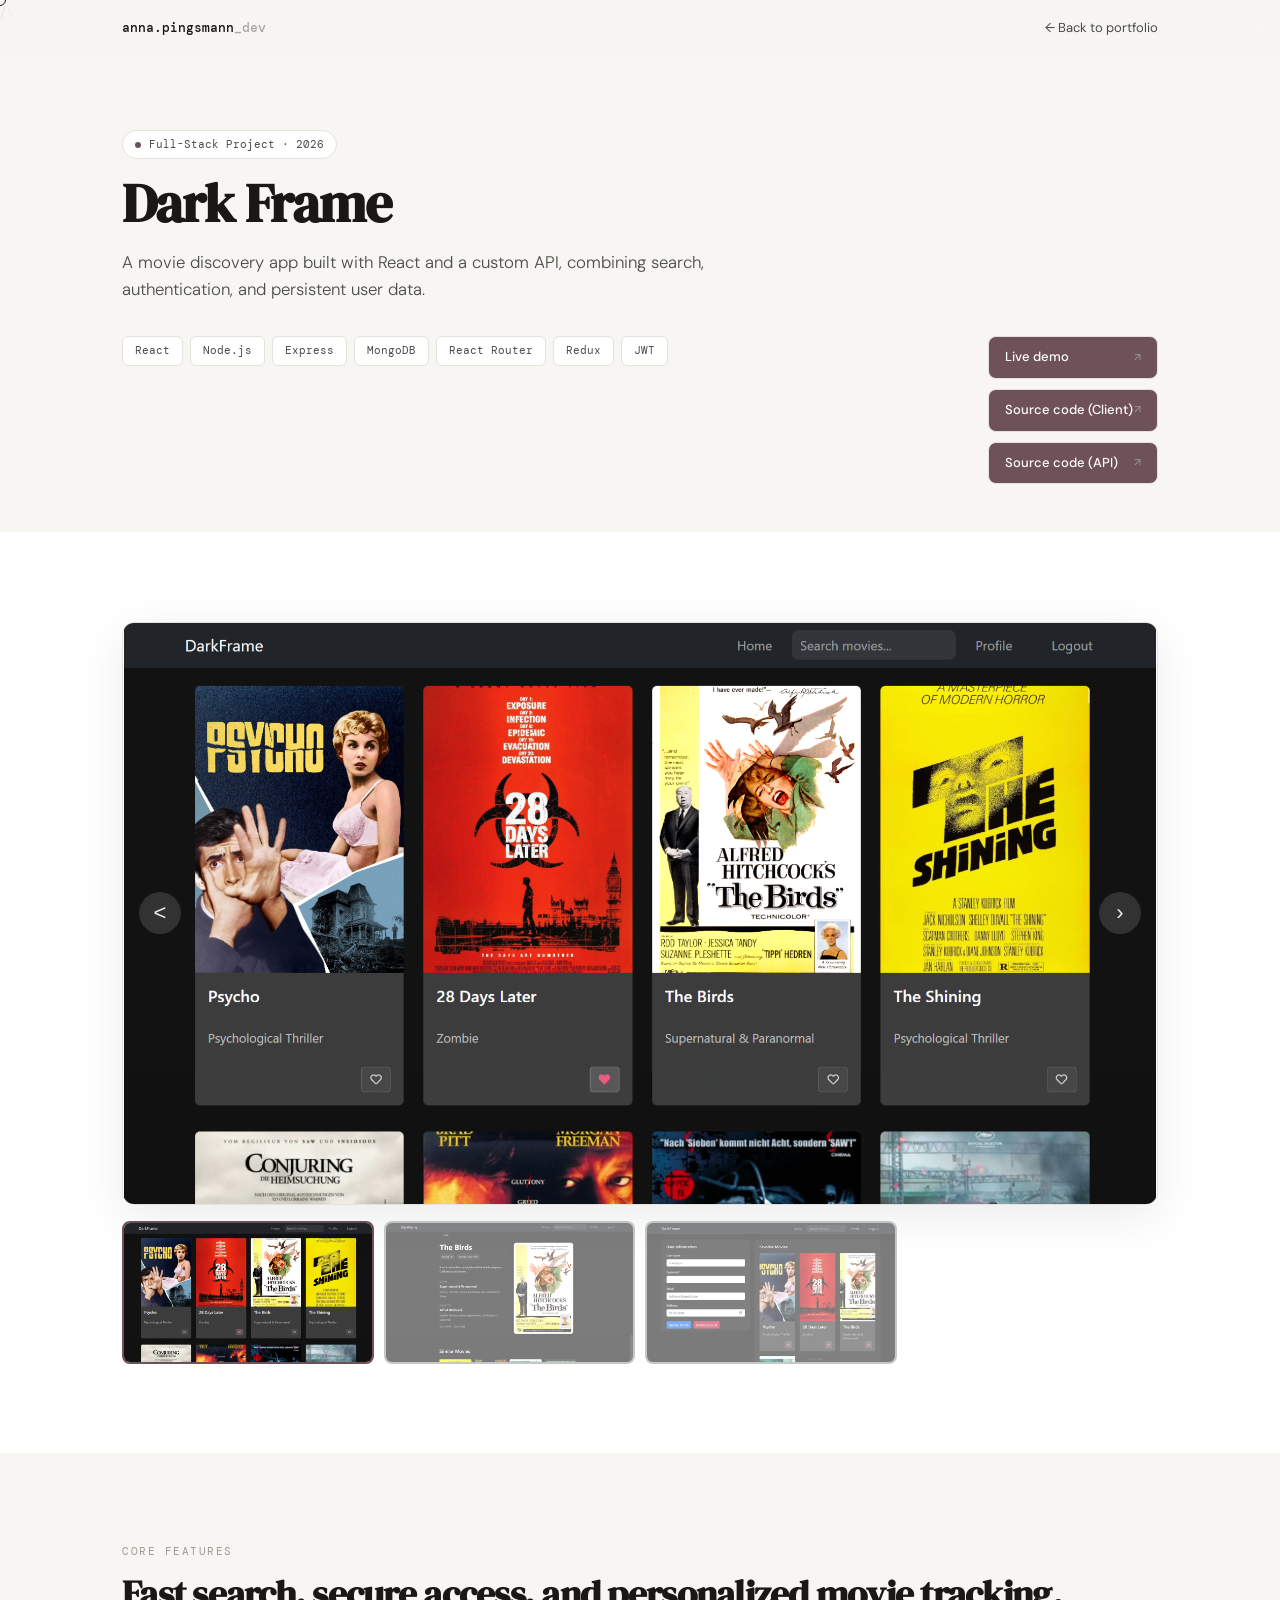
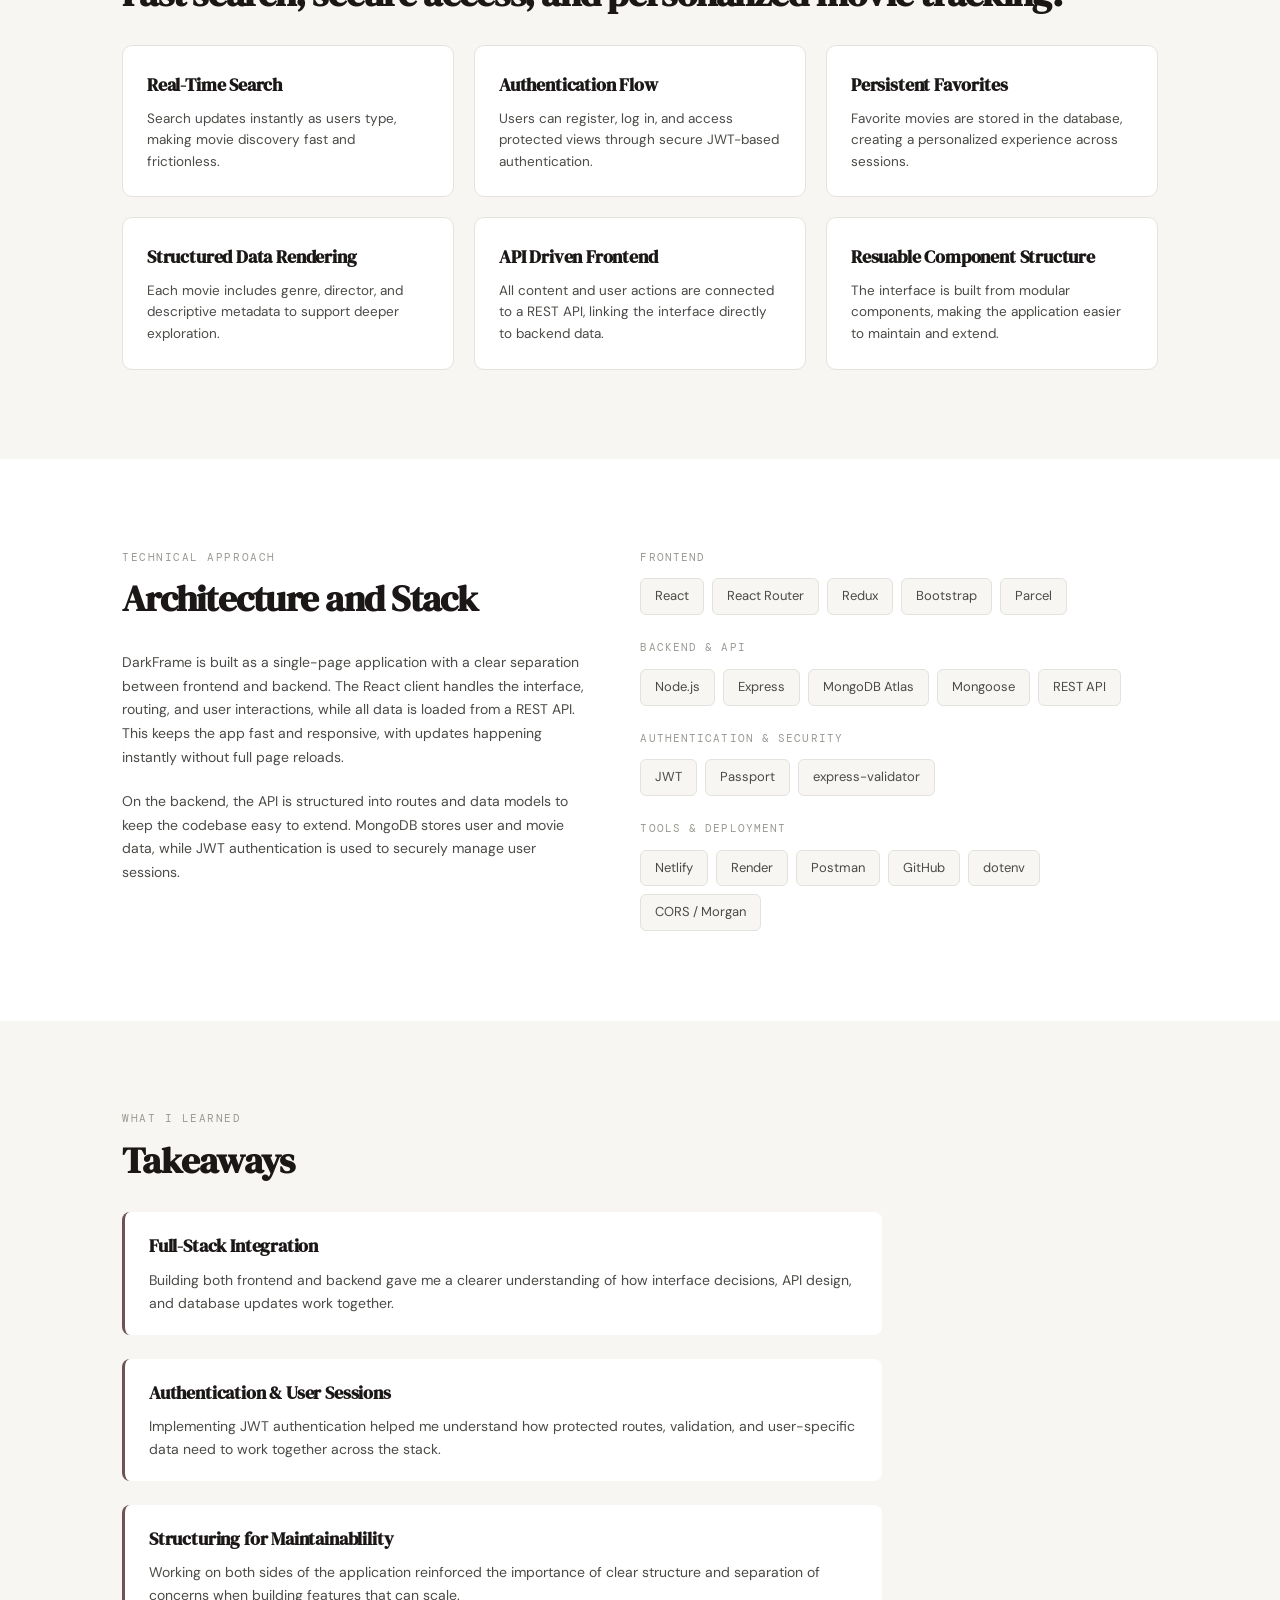
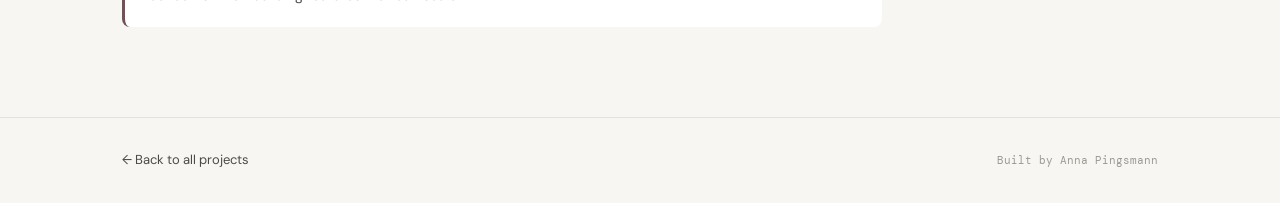
==== projects/darkframe/index.html @ c25e34da "feat: add project details html" ====
<!DOCTYPE html>
<html lang="en">
    <head>
        <meta charset="UTF-8" />
        <meta name="viewport" content="width=device-width, initial-scale=1.0" />
        <title>Dark Frame | Anna Pingsmann</title>

        <link rel="preconnect" href="https://fonts.googleapis.com" />
        <link rel="preconnect" href="https://fonts.gstatic.com" crossorigin />
        <link
            href="https://fonts.googleapis.com/css2?family=DM+Serif+Display:ital@0;1&family=DM+Mono:wght@300;400;500&family=DM+Sans:ital,opsz,wght@0,9..40,300;0,9..40,400;0,9..40,500;1,9..40,300&display=swap"
            rel="stylesheet"
        />

        <link rel="stylesheet" href="../styles/global.css"> />
    </head>

    <body>
        <div class="cursor" id="cursor"></div>

        <nav id="nav">
            <div class="nav-inner">
                <a href="../../index.html" class="nav-logo">anna.pingsmann<span class="nav-logo-suffix">_dev</span></a>
                <a href="../../index.html" class="nav-back">← Back to portfolio</a>
            </div>
        </nav>

        <main>
            <section id="project-header">
                <div class="container">
                    <div class="project-meta">
                        <span class="project-meta-dot"></span>
                        <span>Full-Stack Project · 2026</span>
                    </div>

                    <h1 class="project-title">Dark Frame</h1>

                    <p class="project-desc">
                        A movie discovery app built with React and a custom API, combining search, authentication, and persistent user data.
                    </p>

                    <div class="project-header-grid">
                        <div class="tech-stack">
                            <span class="tech-tag">React</span>
                            <span class="tech-tag">Node.js</span>
                            <span class="tech-tag">Express</span>
                            <span class="tech-tag">MongoDB</span>
                            <span class="tech-tag">React Router</span>
                            <span class="tech-tag">Redux</span>
                            <span class="tech-tag">JWT</span>
                        </div>

                        <div class="project-links">
                            <a href="https://job-tracker-five-zeta.vercel.app" class="project-link" target="_blank" rel="noopener">
                                <span class="project-link-label">Live demo</span>
                                <span class="project-link-icon">↗</span>
                            </a>

                            <a href="https://github.com/annapgsm/darkframe-client" class="project-link" target="_blank" rel="noopener">
                                <span class="project-link-label">Source code (Client)  </span>
                                <span class="project-link-icon">↗</span>
                            </a>

                            <a href="https://github.com/annapgsm/darkframe-api" class="project-link" target="_blank" rel="noopener">
                                <span class="project-link-label">Source code (API)</span>
                                <span class="project-link-icon">↗</span>
                            </a>
                        </div>
                    </div>
                </div>
            </section>

            <section id="carousel-section">
                <div class="carousel-wrapper">
                    <div class="carousel-container">
                        <div class="carousel-slides" id="carouselSlides">
                            <div class="carousel-slide">
                                <img
                                    src="../../assets/projects/darkframe/home.png"
                                    alt="Dark Frame Home View"
                                />
                            </div>


                            <div class="carousel-slide">
                                <img
                                    src="../../assets/projects/darkframe/detail.png"
                                    alt="Dark Frame Movie Detail View"
                                />
                            </div>

                            <div class="carousel-slide">
                                <img
                                    src="../../assets/projects/darkframe/profile.png"
                                    alt="Dark Frame Profile View"
                                />
                            </div>
                        </div>

                        <button class="carousel-btn carousel-btn-prev" id="prevBtn" aria-label="Previous screenshot">
                            <
                        </button>

                        <button class="carousel-btn carousel-btn-next" id="nextBtn" aria-label="Next screenshot">
                            ›
                        </button>
                    </div>

                    <div class="carousel-thumbnails" id="carouselThumbnails">
                        <button class="carousel-thumb active" data-index="0">
                            <img
                                src="../../assets/projects/darkframe/home.png"
                                alt="Thumbnail of DarkFrame Overview"
                            />
                        </button>

                        <button class="carousel-thumb" data-index="1">
                            <img
                                src="../../assets/projects/darkframe/detail.png"
                                alt="Thumbnail of Dark Frame Movie Detail View"
                            />
                        </button>

                        <button class="carousel-thumb" data-index="2">
                            <img
                                src="../../assets/projects/darkframe/profile.png"
                                alt="Thumbnail of Dark Frame Profile View"
                            />
                        </button>

                    </div>
                </div>
            </section>

            <section id="features">
                <div class="container">
                    <span class="section-label">Core Features</span>
                    <h2 class="section-title">Fast search, secure access, and personalized movie tracking.</h2>

                    <div class="features-grid">
                        <article class="feature-card">
                            <h3 class="feature-title">Real-Time Search</h3>
                            <p class="feature-desc">
                                Search updates instantly as users type, making movie discovery fast and frictionless.
                        </article>

                        <article class="feature-card">
                            <h3 class="feature-title">Authentication Flow</h3>
                            <p class="feature-desc">
                                Users can register, log in, and access protected views through secure JWT-based authentication.
                            </p>
                        </article>

                        <article class="feature-card">
                            <h3 class="feature-title">Persistent Favorites</h3>
                            <p class="feature-desc">
                                Favorite movies are stored in the database, creating a personalized experience across sessions.
                            </p>
                        </article>

                        <article class="feature-card">
                            <h3 class="feature-title">Structured Data Rendering</h3>
                            <p class="feature-desc">
                                Each movie includes genre, director, and descriptive metadata to support deeper exploration.                            
                            </p>
                        </article>

                        <article class="feature-card">
                            <h3 class="feature-title">API Driven Frontend</h3>
                            <p class="feature-desc">
                                All content and user actions are connected to a REST API, linking the interface directly to backend data.
                            </p>
                        </article>

                        <article class="feature-card">
                            <h3 class="feature-title">Resuable Component Structure</h3>
                            <p class="feature-desc">
                                The interface is built from modular components, making the application easier to maintain and extend.
                            </p>
                        </article>
                    </div>
                </div>
            </section>

            <section id="tech">
                <div class="container">
                    <div class="tech-grid">
                        <div>
                            <span class="section-label">Technical approach</span>
                            <h2 class="section-title">Architecture and Stack</h2>

                            <div class="tech-content">
                                <p>
                                    DarkFrame is built as a single-page application with a clear separation between frontend and backend.
                                    The React client handles the interface, routing, and user interactions, while all data is loaded from a REST API.
                                    This keeps the app fast and responsive, with updates happening instantly without full page reloads.
                                </p>

                                <p>
                                    On the backend, the API is structured into routes and data models to keep the codebase easy to extend.
                                    MongoDB stores user and movie data, while JWT authentication is used to securely manage user sessions.
                                </p>
                            </div>
                        </div>

                        <div class="tech-stack-detail">
                            <div>
                                <div class="tech-group-label">Frontend</div>
                                <div class="tech-items">
                                    <span class="tech-item">React</span>
                                    <span class="tech-item">React Router</span>
                                    <span class="tech-item">Redux</span>
                                    <span class="tech-item">Bootstrap</span>
                                    <span class="tech-item">Parcel</span>
                                </div>
                            </div>

                            <div>
                                <div class="tech-group-label">Backend & API</div>
                                <div class="tech-items">
                                    <span class="tech-item">Node.js</span>
                                    <span class="tech-item">Express</span>
                                    <span class="tech-item">MongoDB Atlas</span>
                                    <span class="tech-item">Mongoose</span>
                                    <span class="tech-item">REST API</span>
                                </div>
                            </div>

                            <div>
                                <div class="tech-group-label">Authentication & Security</div>
                                <div class="tech-items">
                                    <span class="tech-item">JWT</span>
                                    <span class="tech-item">Passport</span>
                                    <span class="tech-item">express-validator</span>
                                </div>
                            </div>

                            <div>
                                <div class="tech-group-label">Tools & Deployment</div>
                                <div class="tech-items">
                                    <span class="tech-item">Netlify</span>
                                    <span class="tech-item">Render</span>
                                    <span class="tech-item">Postman</span>
                                    <span class="tech-item">GitHub</span>
                                    <span class="tech-item">dotenv</span>
                                    <span class="tech-item">CORS / Morgan</span>
                                </div>
                            </div>
                        </div>
                    </div>
                </div>
            </section>

            <section id="learnings">
                <div class="container">
                    <span class="section-label">What I learned</span>
                    <h2 class="section-title">Takeaways</h2>

                    <div class="learnings-list">
                        <article class="learning-item">
                            <h3 class="learning-title">Full-Stack Integration</h3>
                            <p class="learning-text">
                                Building both frontend and backend gave me a clearer understanding of how interface decisions, API design, and database updates work together.
                            </p>
                        </article>

                        <article class="learning-item">
                            <h3 class="learning-title">Authentication & User Sessions</h3>
                            <p class="learning-text">
                                Implementing JWT authentication helped me understand how protected routes, validation, and user-specific data need to work together across the stack.
                            </p>

                        </article>

                        <article class="learning-item">
                            <h3 class="learning-title">Structuring for Maintainablility</h3>
                            <p class="learning-text">
                                Working on both sides of the application reinforced the importance of clear structure and separation of concerns when building features that can scale.
                            </p>
                        </article>
                    
                    </div>
                </div>
            </section>
        </main>

        <footer>
            <div class="footer-inner">
                <a href="../../index.html" class="footer-back">← Back to all projects</a>
                <span class="footer-credits">Built by Anna Pingsmann</span>
            </div>
        </footer>

        <script src="../script.js"></script>
    </body>
</html>
---- projects/styles/global.css ----
/* =========================================================
   RESET + TOKENS
   ========================================================= */

*,
*::before,
*::after {
    box-sizing: border-box;
    margin: 0;
    padding: 0;
}

:root {
    --bg: #f7f6f2;
    --surface: #ffffff;
    --ink: #1c1717;
    --ink-2: #4a4a46;
    --ink-3: #9a9a94;
    --rule: #e3e2dc;

    --accent: #6f5257;
    --accent-muted: #f2e4dc;
    --accent-text: #8a3e22;

    --serif: "DM Serif Display", Georgia, serif;
    --sans: "DM Sans", system-ui, sans-serif;
    --mono: "DM Mono", "Courier New", monospace;

    --max: 1100px;
    --gap: clamp(1rem, 4vw, 2rem);
    --section-py: clamp(3.5rem, 7vw, 6rem);
}

html {
    scroll-behavior: smooth;
}

body {
    background: var(--bg);
    color: var(--ink);
    font-family: var(--sans);
    font-size: 16px;
    line-height: 1.6;
    -webkit-font-smoothing: antialiased;
    overflow-x: hidden;
}

a {
    color: inherit;
    text-decoration: none;
}

img {
    display: block;
    width: 100%;
    max-width: 100%;
}

.container {
    max-width: var(--max);
    margin: 0 auto;
    padding: 0 var(--gap);
}

section {
    padding: var(--section-py) 0;
}

/* =========================================================
   CURSOR
   ========================================================= */

.cursor {
    width: 12px;
    height: 12px;
    border: 1.5px solid var(--ink);
    border-radius: 50%;
    position: fixed;
    top: 0;
    left: 0;
    pointer-events: none;
    z-index: 9999;
    transition: transform 0.15s ease;
    transform: translate(-50%, -50%);
    mix-blend-mode: multiply;
}

/* =========================================================
   NAV
   ========================================================= */

nav {
    position: fixed;
    top: 0;
    left: 0;
    right: 0;
    z-index: 100;
    background: color-mix(in srgb, var(--bg) 90%, transparent);
    backdrop-filter: blur(12px);
    -webkit-backdrop-filter: blur(12px);
    border-bottom: 1px solid transparent;
    transition: border-color 0.3s;
}

nav.scrolled {
    border-color: var(--rule);
}

.nav-inner {
    max-width: var(--max);
    margin: 0 auto;
    padding: 0 var(--gap);
    height: 56px;
    display: flex;
    align-items: center;
    justify-content: space-between;
}

.nav-logo {
    font-family: var(--mono);
    font-size: 13px;
    font-weight: 500;
    color: var(--ink);
}

.nav-logo-suffix {
    opacity: 0.35;
}

.nav-back {
    font-size: 13px;
    color: var(--ink-2);
    display: inline-flex;
    align-items: center;
    gap: 6px;
    transition: color 0.15s, gap 0.2s;
}

.nav-back:hover {
    color: var(--ink);
    gap: 10px;
}

/* =========================================================
   PROJECT HEADER
   ========================================================= */

#project-header {
    padding-top: calc(56px + clamp(2rem, 4vw, 3rem));
    padding-bottom: clamp(2rem, 4vw, 3rem);
}

.project-meta {
    display: inline-flex;
    align-items: center;
    gap: 8px;
    padding: 5px 12px;
    background: var(--surface);
    border: 1px solid var(--rule);
    border-radius: 100px;
    margin-bottom: 1rem;
    font-family: var(--mono);
    font-size: 11px;
    color: var(--ink-2);
}

.project-meta-dot {
    width: 6px;
    height: 6px;
    border-radius: 50%;
    background: var(--accent);
}

.project-title {
    font-family: var(--serif);
    font-size: clamp(2.2rem, 5vw, 3.4rem);
    line-height: 1.05;
    letter-spacing: -0.02em;
    margin-bottom: 1rem;
}

.project-desc {
    font-size: 1.05rem;
    color: var(--ink-2);
    line-height: 1.65;
    max-width: 680px;
    margin-bottom: 2rem;
    font-weight: 300;
}

.project-header-grid {
    display: grid;
    grid-template-columns: 1fr auto;
    gap: 2rem;
    align-items: start;
}

.tech-stack {
    display: flex;
    flex-wrap: wrap;
    gap: 7px;
    max-width: 560px;
}

.tech-tag {
    font-family: var(--mono);
    font-size: 11px;
    padding: 5px 12px;
    border-radius: 6px;
    border: 1px solid var(--rule);
    background: var(--surface);
    color: var(--ink-2);
}

.project-links {
    display: flex;
    flex-direction: column;
    gap: 10px;
    min-width: 170px;
}

.project-link {
    display: flex;
    align-items: center;
    justify-content: space-between;
    padding: 10px 16px;
    background: var(--accent);
    color: #fff;
    border: 1px solid var(--rule);
    border-radius: 8px;
    font-size: 13px;
    transition: border-color 0.15s, transform 0.15s;
}

.project-link:hover {
    border-color: var(--accent);
    transform: translateY(-1px);
}

.project-link-label {
    font-weight: 500;
}

.project-link-icon {
    color: var(--ink-3);
    font-size: 11px;
}

/* =========================================================
   CAROUSEL
   ========================================================= */

#carousel-section {
    padding: var(--section-py) 0;
    background: var(--surface);
}

.carousel-wrapper {
    max-width: var(--max);
    margin: 0 auto;
    padding: 0 var(--gap);
}

.carousel-container {
    position: relative;
    border-radius: 12px;
    overflow: hidden;
    border: 1px solid var(--rule);
    aspect-ratio: 16 / 9;
    box-shadow: 0 12px 48px rgba(14, 14, 13, 0.08);
}

.carousel-slides {
    display: flex;
    transition: transform 0.4s cubic-bezier(0.4, 0, 0.2, 1);
    height: 100%;
}

.carousel-slide {
    min-width: 100%;
    height: 100%;
}

.carousel-slide img, video {
    width: 100%;
    height: 100%;
    object-fit: contain;
    object-position: top center;
}

.carousel-single {
    width: 100%;
    height: 100%;
}

.carousel-single img {
    width: 100%;
    height: 100%;
    object-fit: cover; /* keeps your 16:9 look */
    border-radius: inherit; /* matches your existing styling */
}

.carousel-btn {
    position: absolute;
    top: 50%;
    transform: translateY(-50%);
    width: 42px;
    height: 42px;
    border: none;
    border-radius: 50%;
    background: rgba(255, 255, 255, 0.14);
    backdrop-filter: blur(8px);
    color: rgba(255, 255, 255, 0.9);
    font-size: 22px;
    cursor: pointer;
    transition: background 0.2s, transform 0.15s;
    z-index: 5;
}

.carousel-btn:hover {
    background: rgba(255, 255, 255, 0.24);
}

.carousel-btn-prev {
    left: 1rem;
}

.carousel-btn-next {
    right: 1rem;
}

.carousel-thumbnails {
    display: grid;
    grid-template-columns: repeat(4, 1fr);
    gap: 10px;
    margin-top: 1rem;
}

.carousel-thumb {
    border: 2px solid transparent;
    border-radius: 8px;
    overflow: hidden;
    background: var(--ink-3);
    cursor: pointer;
    opacity: 0.55;
    transition: border-color 0.2s, opacity 0.2s, transform 0.15s;
    padding: 0;
}

.carousel-thumb:hover {
    opacity: 0.8;
    transform: translateY(-1px);
}

.carousel-thumb.active {
    border-color: var(--accent);
    opacity: 1;
}

.carousel-thumb img {
    aspect-ratio: 16 / 9;
    object-fit: cover;
}

/* =========================================================
   SECTIONS
   ========================================================= */

.section-label {
    font-family: var(--mono);
    font-size: 11px;
    letter-spacing: 0.14em;
    text-transform: uppercase;
    color: var(--ink-3);
    margin-bottom: 0.75rem;
    display: block;
}

.section-title {
    font-family: var(--serif);
    font-size: clamp(1.75rem, 3.5vw, 2.3rem);
    line-height: 1.1;
    letter-spacing: -0.02em;
    margin-bottom: 2rem;
}

/* =========================================================
   FEATURES
   ========================================================= */

.features-grid {
    display: grid;
    grid-template-columns: repeat(auto-fit, minmax(260px, 1fr));
    gap: 1.25rem;
}

.feature-card {
    background: var(--surface);
    border: 1px solid var(--rule);
    border-radius: 10px;
    padding: 1.5rem;
}

.feature-title {
    font-family: var(--serif);
    font-size: 1.15rem;
    letter-spacing: -0.01em;
    margin-bottom: 0.5rem;
}

.feature-desc {
    font-size: 13.5px;
    color: var(--ink-2);
    line-height: 1.6;
}

/* =========================================================
   TECH
   ========================================================= */

#tech {
    background: var(--surface);
}

.tech-grid {
    display: grid;
    grid-template-columns: 1fr 1.1fr;
    gap: 3rem;
    align-items: start;
}

.tech-content p {
    font-size: 14px;
    color: var(--ink-2);
    line-height: 1.7;
    margin-bottom: 1.25rem;
}

.tech-stack-detail {
    display: flex;
    flex-direction: column;
    gap: 1.5rem;
}

.tech-group-label {
    font-family: var(--mono);
    font-size: 11px;
    letter-spacing: 0.1em;
    text-transform: uppercase;
    color: var(--ink-3);
    margin-bottom: 0.75rem;
}

.tech-items {
    display: flex;
    flex-wrap: wrap;
    gap: 8px;
}

.tech-item {
    font-size: 13px;
    padding: 7px 14px;
    border-radius: 6px;
    background: var(--bg);
    border: 1px solid var(--rule);
    color: var(--ink-2);
}

/* =========================================================
   LEARNINGS
   ========================================================= */

.learnings-list {
    display: flex;
    flex-direction: column;
    gap: 1.5rem;
    max-width: 760px;
}

.learning-item {
    background: var(--surface);
    border-left: 3px solid var(--accent);
    padding: 1.25rem 1.5rem;
    border-radius: 8px;
}

.learning-title {
    font-family: var(--serif);
    font-size: 1.1rem;
    letter-spacing: -0.01em;
    margin-bottom: 0.5rem;
}

.learning-text {
    font-size: 14px;
    color: var(--ink-2);
    line-height: 1.65;
}

/* =========================================================
   FOOTER
   ========================================================= */

footer {
    padding: 2rem 0;
    border-top: 1px solid var(--rule);
}

.footer-inner {
    max-width: var(--max);
    margin: 0 auto;
    padding: 0 var(--gap);
    display: flex;
    align-items: center;
    justify-content: space-between;
    gap: 1rem;
    flex-wrap: wrap;
}

.footer-back {
    font-size: 13px;
    color: var(--ink-2);
    display: inline-flex;
    align-items: center;
    gap: 6px;
    transition: color 0.15s, gap 0.2s;
}

.footer-back:hover {
    color: var(--ink);
    gap: 10px;
}

.footer-credits {
    font-family: var(--mono);
    font-size: 11px;
    color: var(--ink-3);
}

/* =========================================================
   RESPONSIVE
   ========================================================= */

@media (max-width: 768px) {
    .cursor {
        display: none;
    }

    .project-header-grid {
        grid-template-columns: 1fr;
        gap: 1.5rem;
    }

    .project-links {
        flex-direction: row;
        min-width: auto;
    }

    .carousel-thumbnails {
        grid-template-columns: repeat(2, 1fr);
    }

    .tech-grid {
        grid-template-columns: 1fr;
        gap: 2rem;
    }

    .carousel-btn {
        width: 38px;
        height: 38px;
    }
}
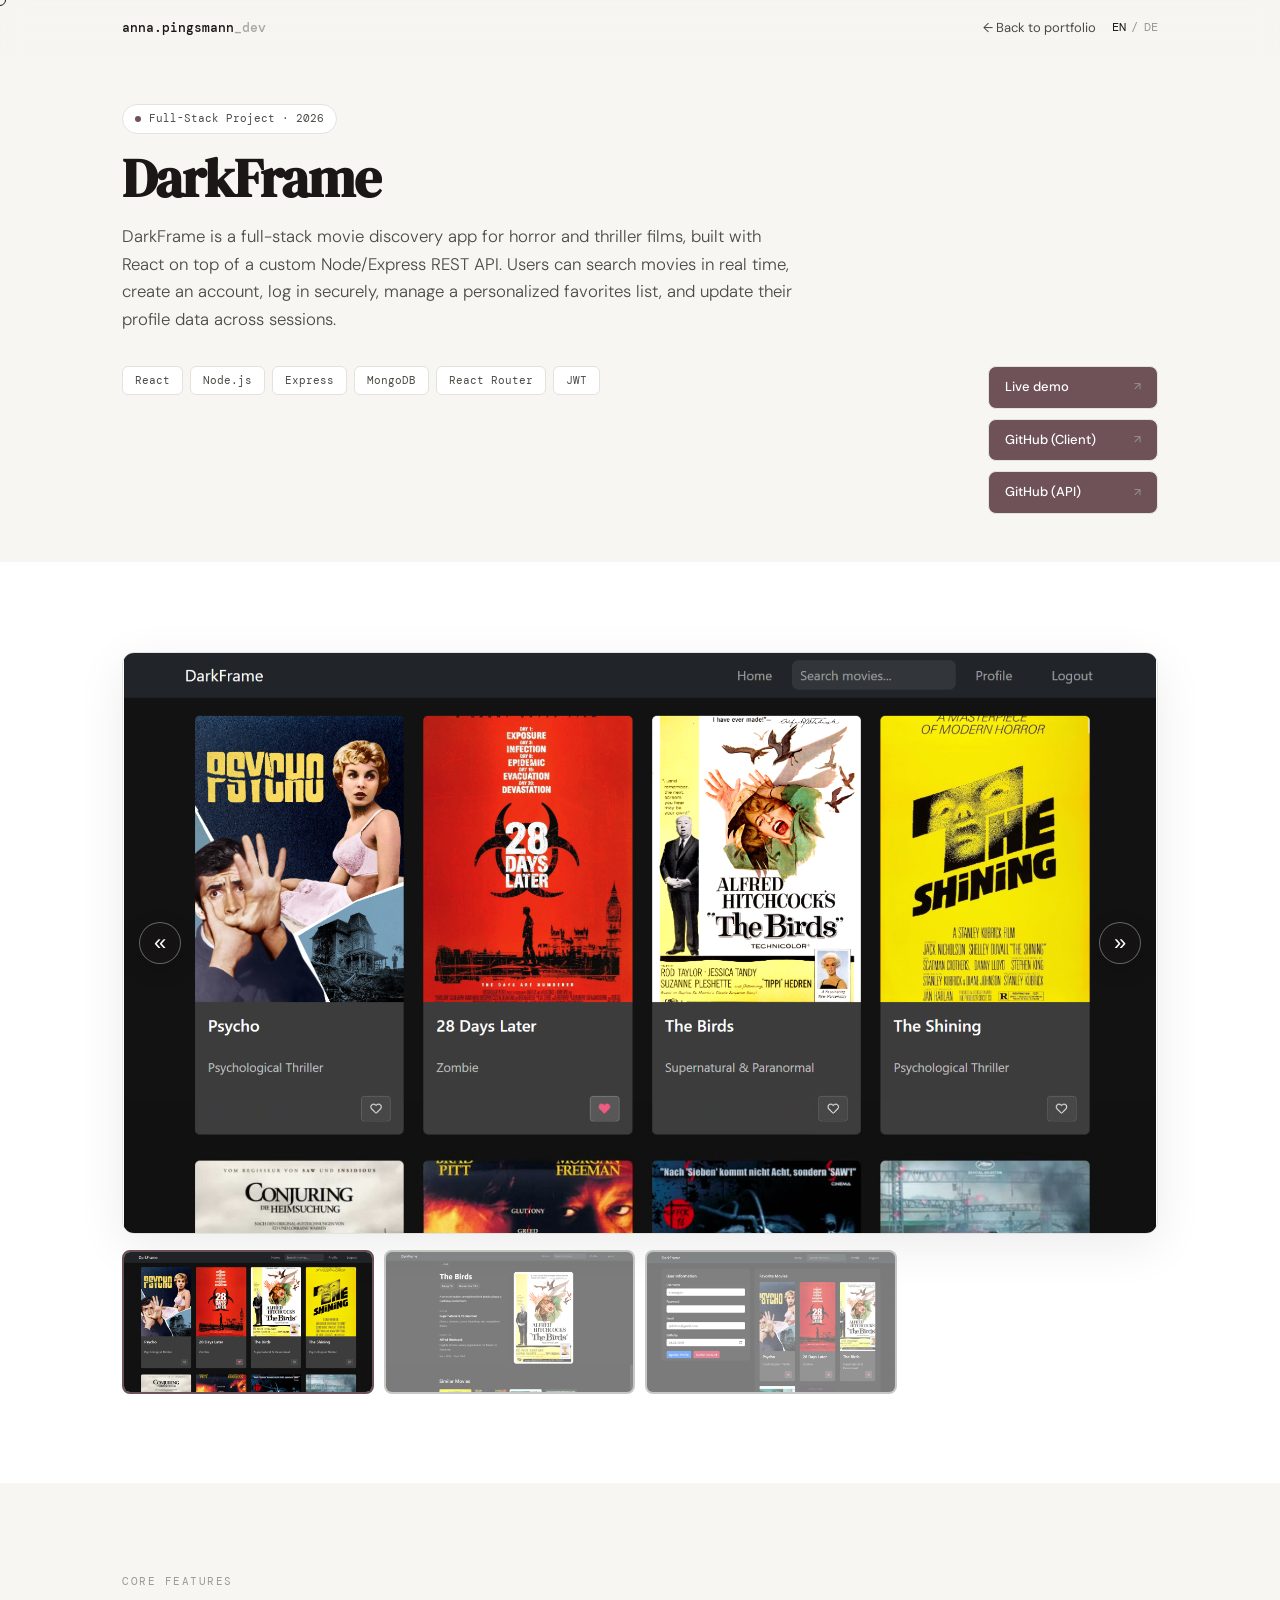
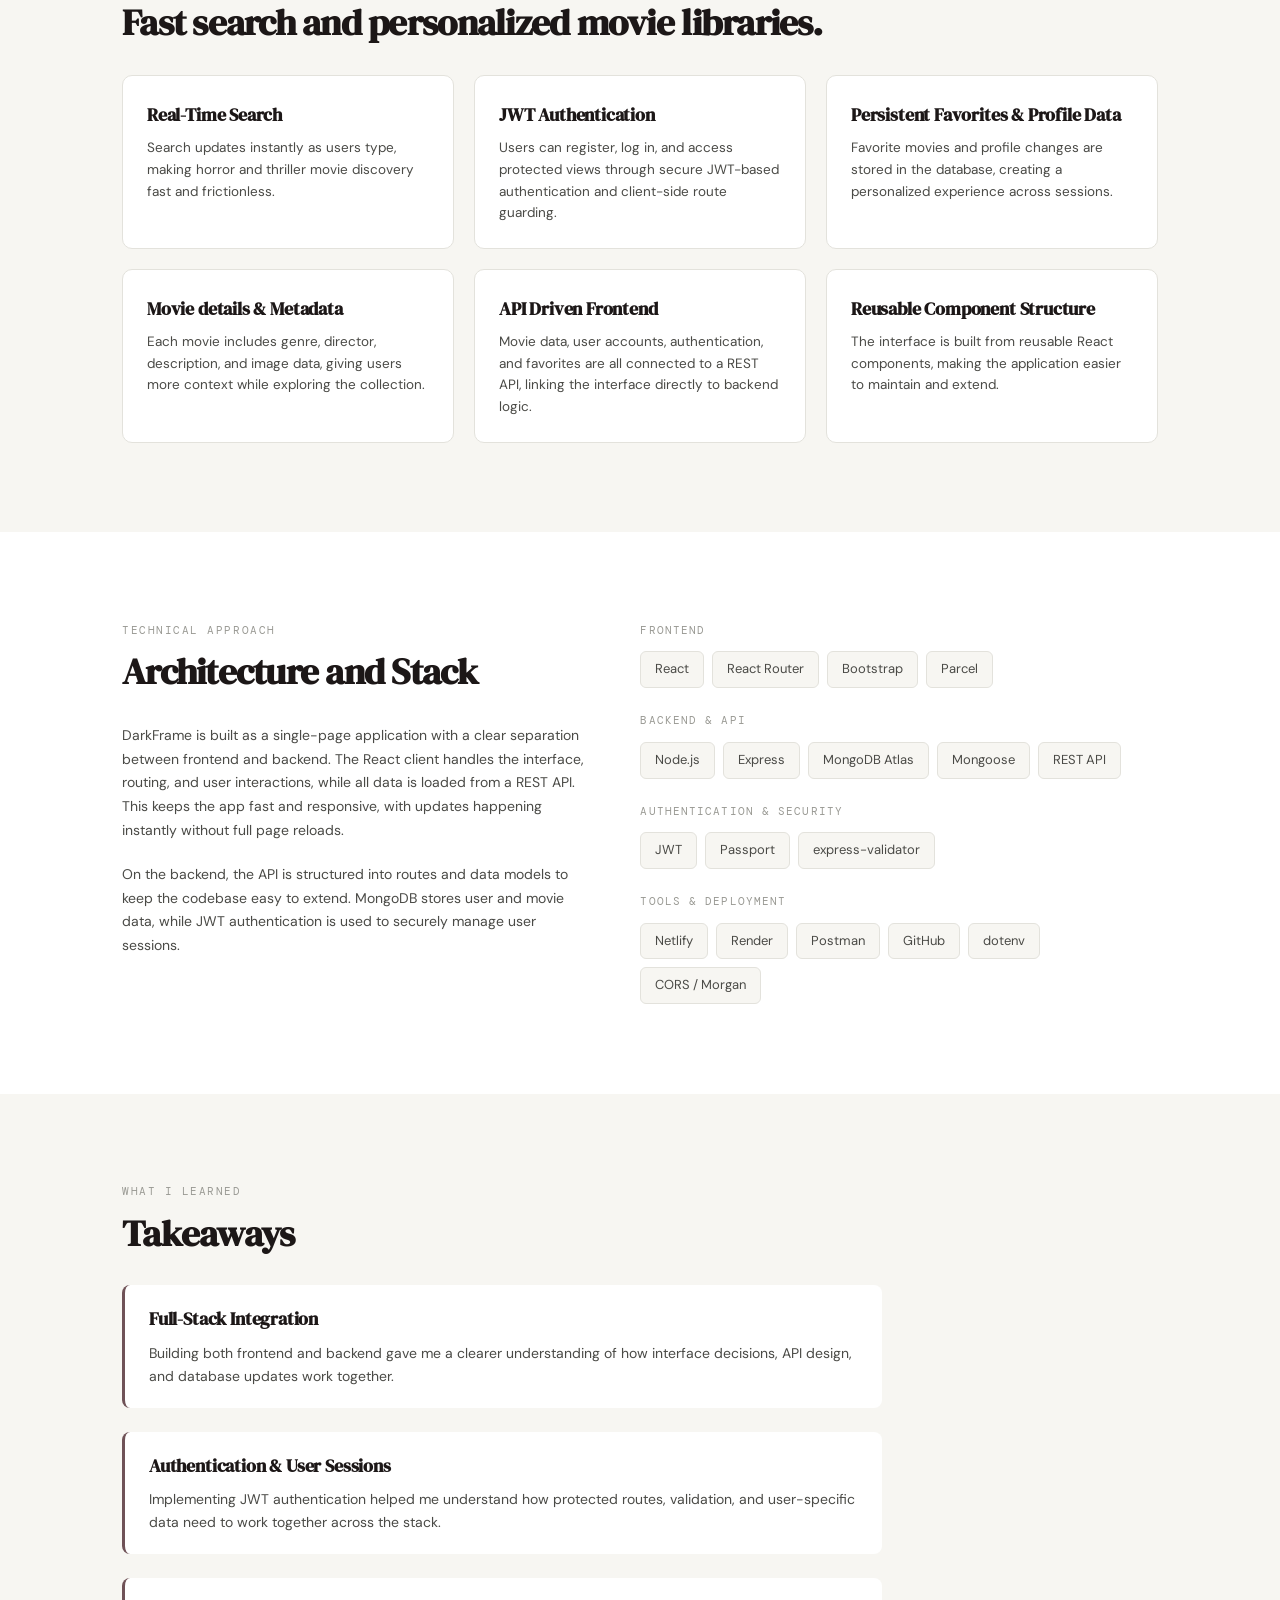
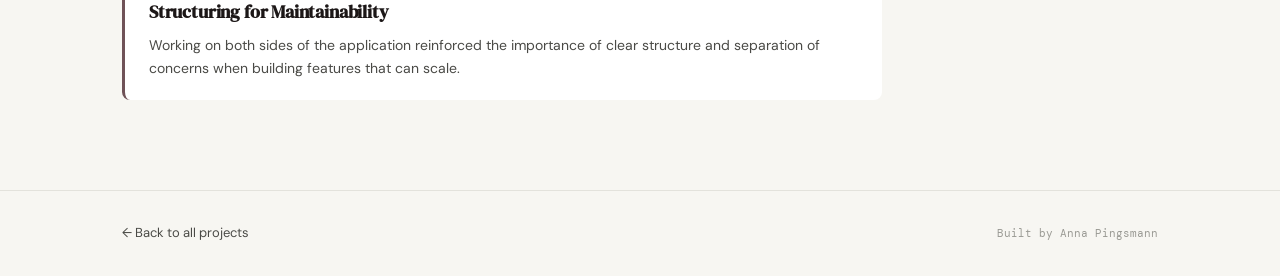
==== commit 214a573a: "Update portfolio content and CV" ====
--- a/projects/darkframe/index.html
+++ b/projects/darkframe/index.html
@@ -3,7 +3,7 @@
     <head>
         <meta charset="UTF-8" />
         <meta name="viewport" content="width=device-width, initial-scale=1.0" />
-        <title>Dark Frame | Anna Pingsmann</title>
+        <title>DarkFrame | Anna Pingsmann</title>
 
         <link rel="preconnect" href="https://fonts.googleapis.com" />
         <link rel="preconnect" href="https://fonts.gstatic.com" crossorigin />
@@ -12,7 +12,8 @@
             rel="stylesheet"
         />
 
-        <link rel="stylesheet" href="../styles/global.css"> />
+        <link rel="stylesheet" href="../styles/global.css" />
+        <link rel="icon" type="image/png" href="../../assets/favicon/favicon.png">
     </head>
 
     <body>
@@ -21,7 +22,15 @@
         <nav id="nav">
             <div class="nav-inner">
                 <a href="../../index.html" class="nav-logo">anna.pingsmann<span class="nav-logo-suffix">_dev</span></a>
-                <a href="../../index.html" class="nav-back">← Back to portfolio</a>
+
+                <div class="nav-right">
+                    <a href="../../index.html" class="nav-back">← Back to portfolio</a>
+                    <div class="lang-switch">
+                        <a href="index.html" class="active">EN</a>
+                        <span>/</span>
+                        <a href="index-de.html">DE</a>
+                    </div>
+                </div>
             </div>
         </nav>
 
@@ -33,10 +42,11 @@
                         <span>Full-Stack Project · 2026</span>
                     </div>
 
-                    <h1 class="project-title">Dark Frame</h1>
+                    <h1 class="project-title">DarkFrame</h1>
 
                     <p class="project-desc">
-                        A movie discovery app built with React and a custom API, combining search, authentication, and persistent user data.
+                        DarkFrame is a full-stack movie discovery app for horror and thriller films, built with React on top of a custom Node/Express REST API.
+                        Users can search movies in real time, create an account, log in securely, manage a personalized favorites list, and update their profile data across sessions.
                     </p>
 
                     <div class="project-header-grid">
@@ -46,23 +56,22 @@
                             <span class="tech-tag">Express</span>
                             <span class="tech-tag">MongoDB</span>
                             <span class="tech-tag">React Router</span>
-                            <span class="tech-tag">Redux</span>
                             <span class="tech-tag">JWT</span>
                         </div>
 
                         <div class="project-links">
-                            <a href="https://job-tracker-five-zeta.vercel.app" class="project-link" target="_blank" rel="noopener">
+                            <a href="https://darkframe.netlify.app" class="project-link" target="_blank" rel="noopener">
                                 <span class="project-link-label">Live demo</span>
                                 <span class="project-link-icon">↗</span>
                             </a>
 
                             <a href="https://github.com/annapgsm/darkframe-client" class="project-link" target="_blank" rel="noopener">
-                                <span class="project-link-label">Source code (Client)  </span>
+                                <span class="project-link-label">GitHub (Client)  </span>
                                 <span class="project-link-icon">↗</span>
                             </a>
 
                             <a href="https://github.com/annapgsm/darkframe-api" class="project-link" target="_blank" rel="noopener">
-                                <span class="project-link-label">Source code (API)</span>
+                                <span class="project-link-label">GitHub (API)</span>
                                 <span class="project-link-icon">↗</span>
                             </a>
                         </div>
@@ -77,7 +86,7 @@
                             <div class="carousel-slide">
                                 <img
                                     src="../../assets/projects/darkframe/home.png"
-                                    alt="Dark Frame Home View"
+                                    alt="DarkFrame Home View"
                                 />
                             </div>
 
@@ -85,24 +94,24 @@
                             <div class="carousel-slide">
                                 <img
                                     src="../../assets/projects/darkframe/detail.png"
-                                    alt="Dark Frame Movie Detail View"
+                                    alt="DarkFrame Movie Detail View"
                                 />
                             </div>
 
                             <div class="carousel-slide">
                                 <img
                                     src="../../assets/projects/darkframe/profile.png"
-                                    alt="Dark Frame Profile View"
+                                    alt="DarkFrame Profile View"
                                 />
                             </div>
                         </div>
 
                         <button class="carousel-btn carousel-btn-prev" id="prevBtn" aria-label="Previous screenshot">
-                            <
-                        </button>
-
+                            «
+                        </button>
+                            
                         <button class="carousel-btn carousel-btn-next" id="nextBtn" aria-label="Next screenshot">
-                            ›
+                            »
                         </button>
                     </div>
 
@@ -135,47 +144,48 @@
             <section id="features">
                 <div class="container">
                     <span class="section-label">Core Features</span>
-                    <h2 class="section-title">Fast search, secure access, and personalized movie tracking.</h2>
+                    <h2 class="section-title">Fast search and personalized movie libraries.</h2>
 
                     <div class="features-grid">
                         <article class="feature-card">
                             <h3 class="feature-title">Real-Time Search</h3>
                             <p class="feature-desc">
-                                Search updates instantly as users type, making movie discovery fast and frictionless.
-                        </article>
-
-                        <article class="feature-card">
-                            <h3 class="feature-title">Authentication Flow</h3>
-                            <p class="feature-desc">
-                                Users can register, log in, and access protected views through secure JWT-based authentication.
-                            </p>
-                        </article>
-
-                        <article class="feature-card">
-                            <h3 class="feature-title">Persistent Favorites</h3>
-                            <p class="feature-desc">
-                                Favorite movies are stored in the database, creating a personalized experience across sessions.
-                            </p>
-                        </article>
-
-                        <article class="feature-card">
-                            <h3 class="feature-title">Structured Data Rendering</h3>
-                            <p class="feature-desc">
-                                Each movie includes genre, director, and descriptive metadata to support deeper exploration.                            
+                                Search updates instantly as users type, making horror and thriller movie discovery fast and frictionless.
+                            </p>
+                        </article>
+
+                        <article class="feature-card">
+                            <h3 class="feature-title">JWT Authentication</h3>
+                            <p class="feature-desc">
+                                Users can register, log in, and access protected views through secure JWT-based authentication and client-side route guarding.
+                            </p>
+                        </article>
+
+                        <article class="feature-card">
+                            <h3 class="feature-title">Persistent Favorites & Profile Data</h3>
+                            <p class="feature-desc">
+                                Favorite movies and profile changes are stored in the database, creating a personalized experience across sessions.
+                            </p>
+                        </article>
+
+                        <article class="feature-card">
+                            <h3 class="feature-title">Movie details & Metadata</h3>
+                            <p class="feature-desc">
+                                Each movie includes genre, director, description, and image data, giving users more context while exploring the collection.
                             </p>
                         </article>
 
                         <article class="feature-card">
                             <h3 class="feature-title">API Driven Frontend</h3>
                             <p class="feature-desc">
-                                All content and user actions are connected to a REST API, linking the interface directly to backend data.
-                            </p>
-                        </article>
-
-                        <article class="feature-card">
-                            <h3 class="feature-title">Resuable Component Structure</h3>
-                            <p class="feature-desc">
-                                The interface is built from modular components, making the application easier to maintain and extend.
+                                Movie data, user accounts, authentication, and favorites are all connected to a REST API, linking the interface directly to backend logic.
+                            </p>
+                        </article>
+
+                        <article class="feature-card">
+                            <h3 class="feature-title">Reusable Component Structure</h3>
+                            <p class="feature-desc">
+                                The interface is built from reusable React components, making the application easier to maintain and extend.
                             </p>
                         </article>
                     </div>
@@ -209,7 +219,6 @@
                                 <div class="tech-items">
                                     <span class="tech-item">React</span>
                                     <span class="tech-item">React Router</span>
-                                    <span class="tech-item">Redux</span>
                                     <span class="tech-item">Bootstrap</span>
                                     <span class="tech-item">Parcel</span>
                                 </div>
@@ -273,7 +282,7 @@
                         </article>
 
                         <article class="learning-item">
-                            <h3 class="learning-title">Structuring for Maintainablility</h3>
+                            <h3 class="learning-title">Structuring for Maintainability</h3>
                             <p class="learning-text">
                                 Working on both sides of the application reinforced the importance of clear structure and separation of concerns when building features that can scale.
                             </p>
--- a/projects/styles/global.css
+++ b/projects/styles/global.css
@@ -141,6 +141,33 @@
     gap: 10px;
 }
 
+.nav-right {
+    display: flex;
+    align-items: center;
+    gap: 1rem;
+}
+
+
+/* LANGUAGE SWITCH */
+
+.lang-switch {
+    display: flex;
+    align-items: center;
+    gap: 0.35rem;
+    font-family: var(--mono);
+    font-size: 12px;
+    color: var(--ink-3);
+}
+
+.lang-switch a {
+    color: var(--ink-3);
+    transition: color 0.15s;
+}
+
+.lang-switch a:hover,
+.lang-switch a.active {
+    color: var(--ink);
+}
 /* =========================================================
    PROJECT HEADER
    ========================================================= */
@@ -306,19 +333,21 @@
     transform: translateY(-50%);
     width: 42px;
     height: 42px;
-    border: none;
+    border: 1px solid rgba(255, 255, 255, 0.35);
     border-radius: 50%;
-    background: rgba(255, 255, 255, 0.14);
+    background: rgba(28, 23, 23, 0.42);
     backdrop-filter: blur(8px);
-    color: rgba(255, 255, 255, 0.9);
+    color: #fff;
     font-size: 22px;
     cursor: pointer;
-    transition: background 0.2s, transform 0.15s;
+    transition: background 0.2s, transform 0.15s, border-color 0.2s;
     z-index: 5;
+    box-shadow: 0 6px 20px rgba(0, 0, 0, 0.18);
 }
 
 .carousel-btn:hover {
-    background: rgba(255, 255, 255, 0.24);
+    background: rgba(28, 23, 23, 0.62);
+    border-color: rgba(255, 255, 255, 0.5);
 }
 
 .carousel-btn-prev {
